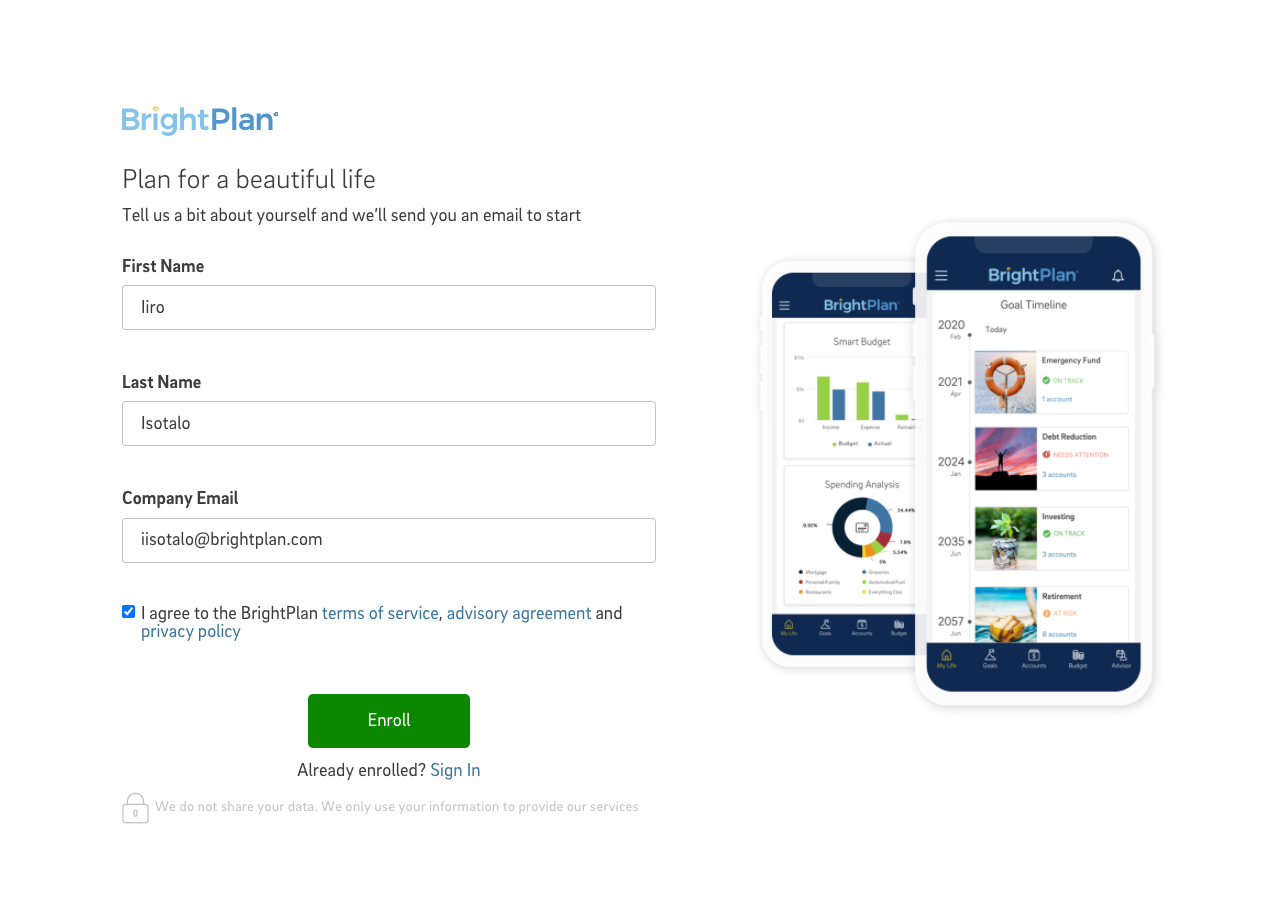
==== enroll.html @ 53a6bbee "Add files via upload" ====
<html>
  <head>
    <title>Referral Hero Demo</title>
    <link rel="stylesheet" href="styles.css">
    <!-- start ReferralHero code -->      <script>!function(m,a,i,t,r,e){if(m.RH)return;r=m.RH={},r.uuid=t,r.loaded=0,r.base_url=i,r.queue=[],m.rht=function(){r.queue.push(arguments)};e=a.getElementsByTagName('script')[0],c=a.createElement('script');c.async=!0,c.src=i+'/widget/'+t+'.js',e.parentNode.insertBefore(c,e)}(window,document,'https://app.referralhero.com','MFeaaba6fef5');</script>      <!-- end ReferralHero code -->

    <script>
      var picture = document.getElementById("enroll-page");
      function makeid(length) {
        var result           = '';
        var characters       = 'ABCDEFGHIJKLMNOPQRSTUVWXYZabcdefghijklmnopqrstuvwxyz0123456789';
        var charactersLength = characters.length;
        for ( var i = 0; i < length; i++ ) {
          result += characters.charAt(Math.floor(Math.random() * charactersLength));
       }
       return result;
     }

      function submitForm() {
        var userEmail = "rhdemo+"+makeid(5)+"@email.com";
        RH.trackReferral(userEmail);
      }
    </script>
  </head>
  <body>
    <div id="body-enroll">
      <img id="enroll-page" src="assets/enroll-page.png" onclick="submitForm()" />
    </div>
  </body>
</html>
---- styles.css ----
document, body {
  padding: 0;
  margin: 0;
  font-family: "helvetica";
  height: 100%;
}

#top-menu {
  background-color: #0f2951;
  margin-bottom: 20px;
  text-align: center;
}

#body {
  width: 1176px;
  margin: 0 auto;
  text-align: center;
}

#body-enroll {
  text-align: center;
  height: 100%;
}

#body-enroll img {
  margin-top: 100px;
}

.desc {
  font-weight: bold;
}

#maitre-widget {
  margin-top: 20px;
}
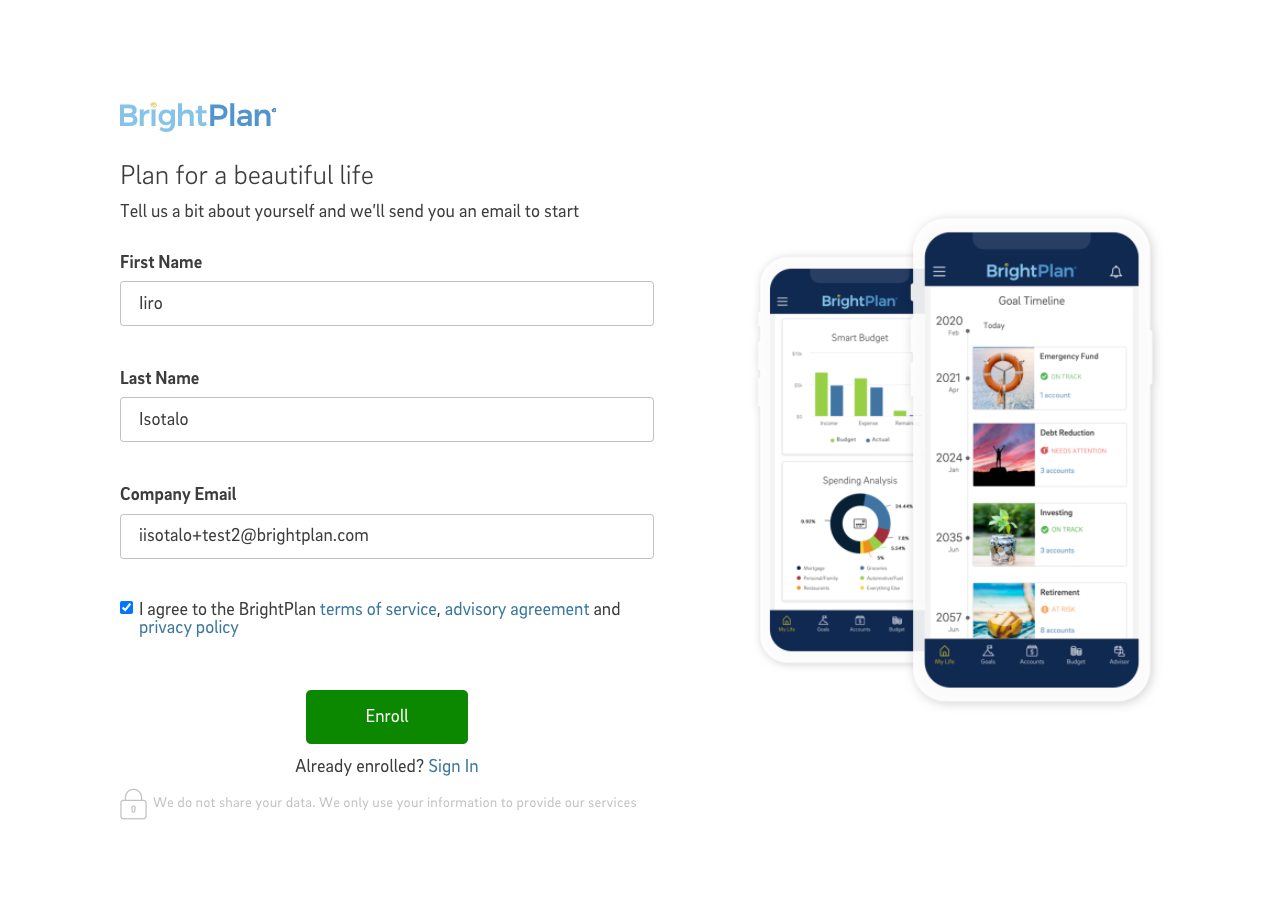
==== commit 34bfec3a: "Add files via upload" ====
--- a/enroll.html
+++ b/enroll.html
@@ -5,7 +5,6 @@
     <!-- start ReferralHero code -->      <script>!function(m,a,i,t,r,e){if(m.RH)return;r=m.RH={},r.uuid=t,r.loaded=0,r.base_url=i,r.queue=[],m.rht=function(){r.queue.push(arguments)};e=a.getElementsByTagName('script')[0],c=a.createElement('script');c.async=!0,c.src=i+'/widget/'+t+'.js',e.parentNode.insertBefore(c,e)}(window,document,'https://app.referralhero.com','MFeaaba6fef5');</script>      <!-- end ReferralHero code -->
 
     <script>
-      var picture = document.getElementById("enroll-page");
       function makeid(length) {
         var result           = '';
         var characters       = 'ABCDEFGHIJKLMNOPQRSTUVWXYZabcdefghijklmnopqrstuvwxyz0123456789';
@@ -17,14 +16,23 @@
      }
 
       function submitForm() {
-        var userEmail = "rhdemo+"+makeid(5)+"@email.com";
+        var userEmail = "iisotalo+test2@brightplan.com"
         RH.trackReferral(userEmail);
+        navigateToEmailPage();
+      }
+
+      function navigateToEmailPage() {
+        var enroll_page = document.getElementById("enroll-page");
+        var email_page = document.getElementById("email-page");
+        enroll_page.style.display = "none";
+        email_page.style.display = "block";
       }
     </script>
   </head>
   <body>
     <div id="body-enroll">
       <img id="enroll-page" src="assets/enroll-page.png" onclick="submitForm()" />
+      <img id="email-page" src="assets/email-page.png" />
     </div>
   </body>
 </html>
--- a/styles.css
+++ b/styles.css
@@ -23,7 +23,7 @@
 }
 
 #body-enroll img {
-  margin-top: 100px;
+  margin: 100px auto 0 auto;
 }
 
 .desc {
@@ -33,3 +33,7 @@
 #maitre-widget {
   margin-top: 20px;
 }
+
+#email-page {
+  display: none;
+}
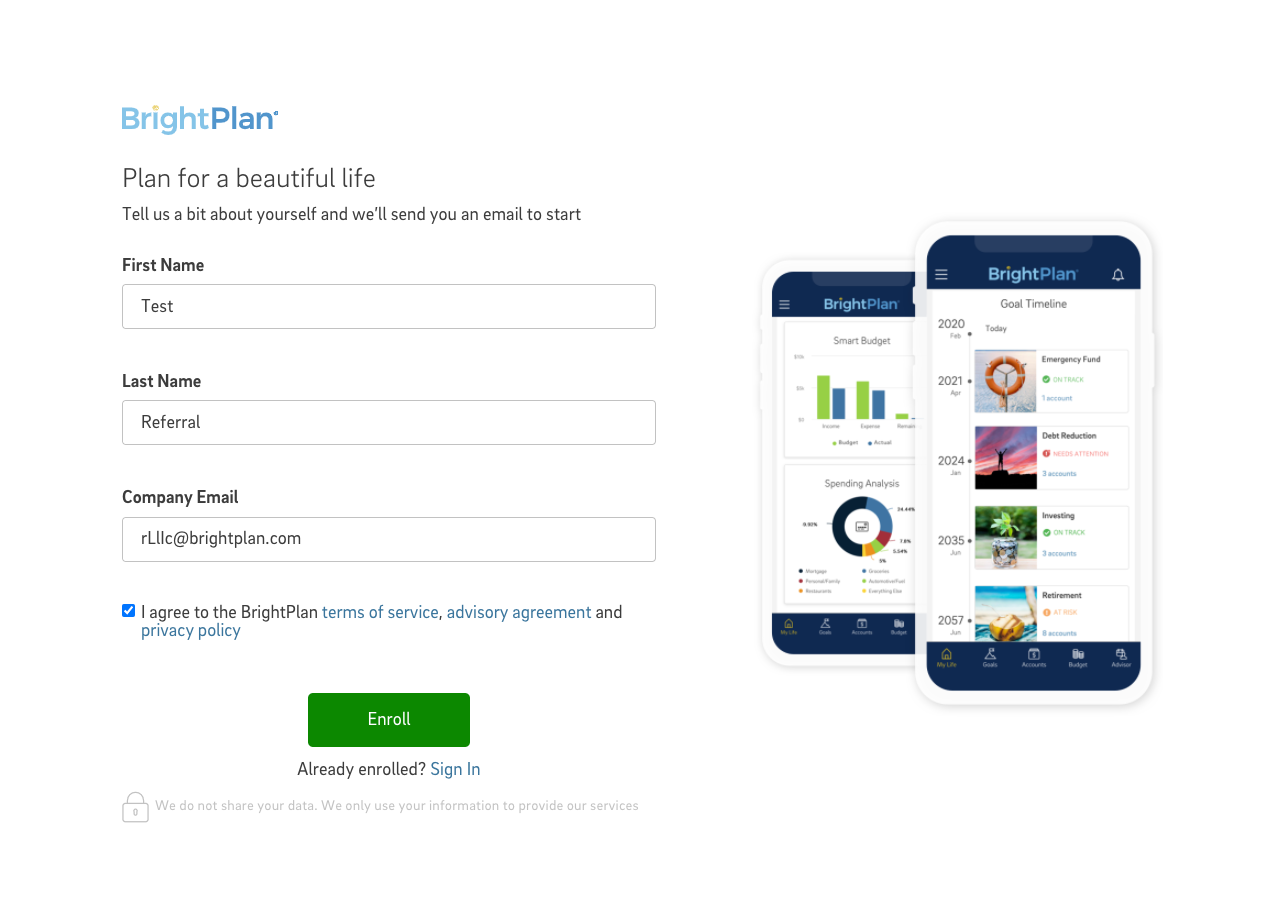
==== commit 23ba9a81: "Add files via upload" ====
--- a/enroll.html
+++ b/enroll.html
@@ -1,8 +1,8 @@
 <html>
   <head>
     <title>Referral Hero Demo</title>
+    <!-- start ReferralHero code -->      <script>!function(m,a,i,t,r,e){if(m.RH)return;r=m.RH={},r.uuid=t,r.loaded=0,r.base_url=i,r.queue=[],m.rht=function(){r.queue.push(arguments)};e=a.getElementsByTagName('script')[0],c=a.createElement('script');c.async=!0,c.src=i+'/widget/'+t+'.js',e.parentNode.insertBefore(c,e)}(window,document,'https://app.referralhero.com','MFeaaba6fef5');</script>      <!-- end ReferralHero code -->
     <link rel="stylesheet" href="styles.css">
-    <!-- start ReferralHero code -->      <script>!function(m,a,i,t,r,e){if(m.RH)return;r=m.RH={},r.uuid=t,r.loaded=0,r.base_url=i,r.queue=[],m.rht=function(){r.queue.push(arguments)};e=a.getElementsByTagName('script')[0],c=a.createElement('script');c.async=!0,c.src=i+'/widget/'+t+'.js',e.parentNode.insertBefore(c,e)}(window,document,'https://app.referralhero.com','MFeaaba6fef5');</script>      <!-- end ReferralHero code -->
 
     <script>
       function makeid(length) {
@@ -16,9 +16,10 @@
      }
 
       function submitForm() {
-        var userEmail = "iisotalo+test2@brightplan.com"
+        var userEmail = makeid(5)+"@email.com"
         RH.trackReferral(userEmail);
         navigateToEmailPage();
+        alert("Referred as "+userEmail);
       }
 
       function navigateToEmailPage() {
--- a/styles.css
+++ b/styles.css
@@ -3,9 +3,23 @@
   margin: 0;
   font-family: "helvetica";
   height: 100%;
+  color: #3C3C3C;
 }
 
-#top-menu {
+#hubspot-header {
+  background-color: #ffffff;
+  margin-bottom: 30px;
+  text-align: center;
+}
+
+#hubspot-footer {
+  text-align: center;
+  height: 100%;
+  background-color: #072034;
+  margin-top: 100px;
+}
+
+#brightplan-header {
   background-color: #0f2951;
   margin-bottom: 20px;
   text-align: center;
@@ -27,7 +41,8 @@
 }
 
 .desc {
-  font-weight: bold;
+  font-weight: normal;
+  margin-top: 30px;
 }
 
 #maitre-widget {
